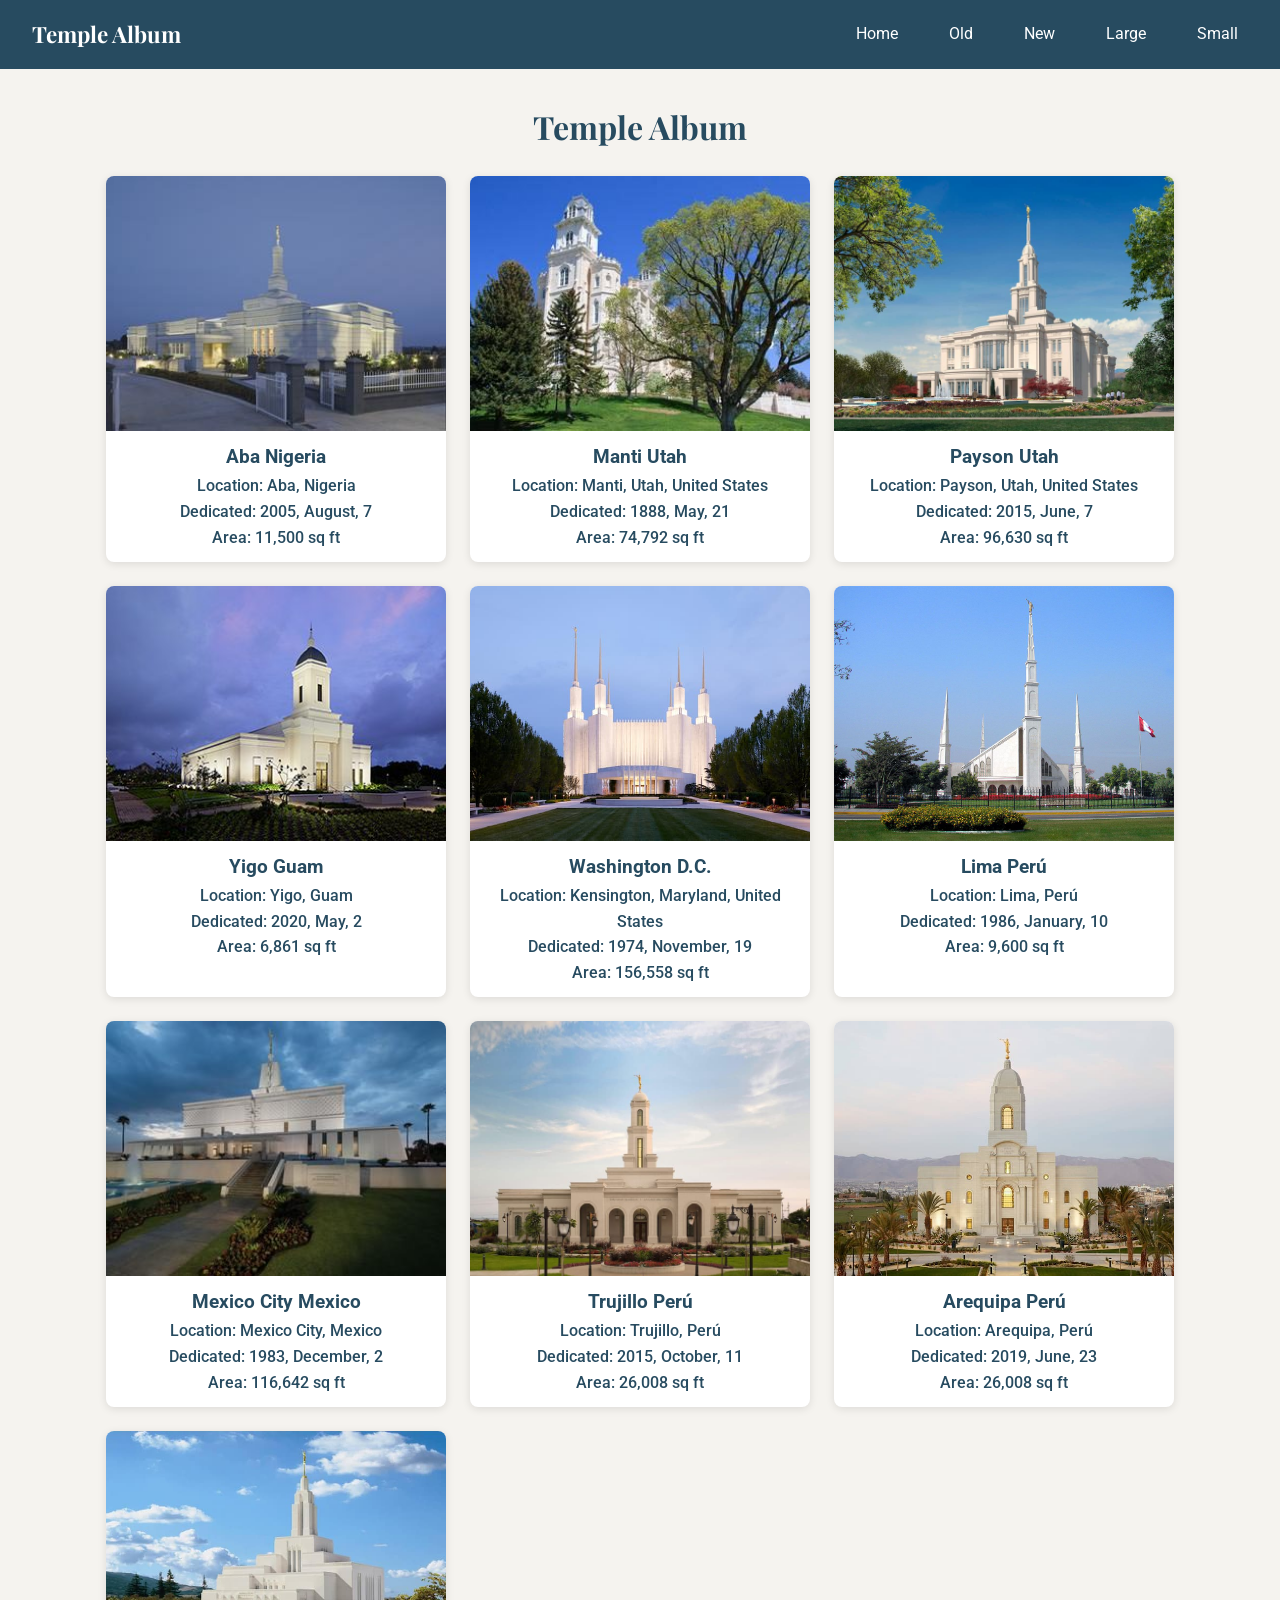
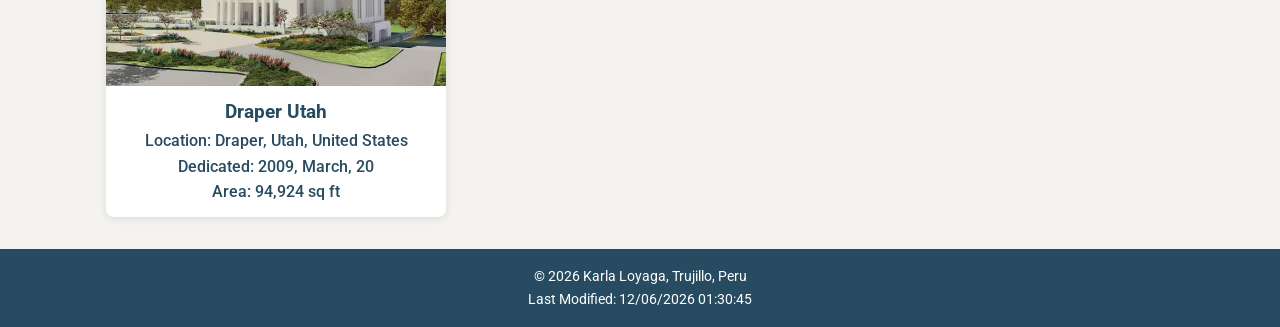
==== filtered-temples.html @ e6cf8b9c "Add W04 filtered temples page with dynamic JS" ====
<!DOCTYPE html>
<html lang="en">
<head>
    <meta charset="UTF-8">
    <meta name="viewport" content="width=device-width, initial-scale=1.0">
    <title>Temple Album – Karla Loyaga</title>
    <meta name="description" content="A responsive picture album of temple images for WDD 131, Karla Loyaga.">
    <meta name="author" content="Karla Loyaga">
    <link rel="preconnect" href="https://fonts.googleapis.com">
    <link rel="preconnect" href="https://fonts.gstatic.com" crossorigin>
    <link href="https://fonts.googleapis.com/css2?family=Playfair+Display:wght@700&family=Roboto:wght@400;500&display=swap" rel="stylesheet">
    <link rel="stylesheet" href="styles/filtered-temples.css">
    <link rel="stylesheet" href="styles/filtered-temples-large.css">
    <script src="scripts/filtered-temples.js" defer></script>
</head>
<body>
    <header>
        <h2 class="site-title">Temple Album</h2>
        <button id="menu-toggle" class="hamburger" aria-label="Toggle navigation menu" aria-expanded="false">
            <span id="hamburger-icon">☰</span>
        </button>
        <nav id="primary-nav">
            <a href="#" id="home">Home</a>
            <a href="#" id="old">Old</a>
            <a href="#" id="new">New</a>
            <a href="#" id="large">Large</a>
            <a href="#" id="small">Small</a>
        </nav>
    </header>

    <main>
        <h1>Temple Album</h1>
        <div class="gallery">
        </div>
    </main>

    <footer>
        <p>&copy; <span id="currentyear"></span> Karla Loyaga, Trujillo, Peru</p>
        <p id="lastModified"></p>
    </footer>
</body>
</html>
---- styles/filtered-temples.css ----
* {
    margin: 0;
    padding: 0;
    box-sizing: border-box;
}

body {
    font-family: 'Roboto', sans-serif;
    color: #2b2b2b;
    background-color: #f5f3ef;
    line-height: 1.6;
}

h1, h2, .site-title {
    font-family: 'Playfair Display', serif;
}

/* Header */
header {
    background-color: #274b60;
    color: #ffffff;
    padding: 1rem;
    position: relative;
}

.site-title {
    font-size: 1.4rem;
    text-align: center;
}

.hamburger {
    position: absolute;
    top: 1rem;
    right: 1rem;
    background: none;
    border: none;
    color: #ffffff;
    font-size: 1.8rem;
    cursor: pointer;
}

/* Navigation - hidden by default on mobile */
nav {
    display: none;
    flex-direction: column;
    margin-top: 1rem;
}

nav.nav-open {
    display: flex;
}

nav a {
    color: #ffffff;
    text-decoration: none;
    padding: 0.6rem 0;
    text-align: center;
    border-top: 1px solid rgba(255, 255, 255, 0.2);
    transition: color 0.3s ease, background-color 0.3s ease;
}

nav a:hover {
    color: #e0b354;
    background-color: rgba(255, 255, 255, 0.05);
}

/* Main content */
main {
    max-width: 1100px;
    margin: 2rem auto;
    padding: 0 1rem;
}

main h1 {
    text-align: center;
    color: #274b60;
    margin-bottom: 1.5rem;
}

/* Gallery - one column on mobile */
.gallery {
    display: grid;
    grid-template-columns: 1fr;
    gap: 1.5rem;
}

figure {
    margin: 0;
    background-color: #ffffff;
    border-radius: 8px;
    overflow: hidden;
    box-shadow: 0 2px 8px rgba(0, 0, 0, 0.1);
}

figure img {
    width: 100%;
    height: auto;
    aspect-ratio: 4 / 3;
    object-fit: cover;
    background-color: #1c2f3a;
    display: block;
}

figcaption {
    padding: 0.75rem;
    text-align: center;
    font-weight: 500;
    color: #274b60;
}

/* Footer */
footer {
    background-color: #274b60;
    color: #ffffff;
    text-align: center;
    padding: 1rem;
    margin-top: 2rem;
}

footer p {
    font-size: 0.9rem;
}
---- styles/filtered-temples-large.css ----
/* ============================
   LARGE SCREEN STYLES
   ============================ */
@media screen and (min-width: 700px) {
    header {
        display: flex;
        align-items: center;
        justify-content: space-between;
        padding: 1rem 2rem;
    }

    .site-title {
        text-align: left;
    }

    .hamburger {
        display: none;
    }

    nav {
        display: flex;
        flex-direction: row;
        justify-content: flex-end;
        gap: 2rem;
        margin-top: 0;
    }

    nav a {
        border-top: none;
        padding: 0.3rem 0.6rem;
        border-bottom: 2px solid transparent;
    }

    nav a:hover {
        border-bottom: 2px solid #e0b354;
        background-color: transparent;
    }

    .gallery {
        grid-template-columns: repeat(auto-fit, minmax(280px, 1fr));
    }
}
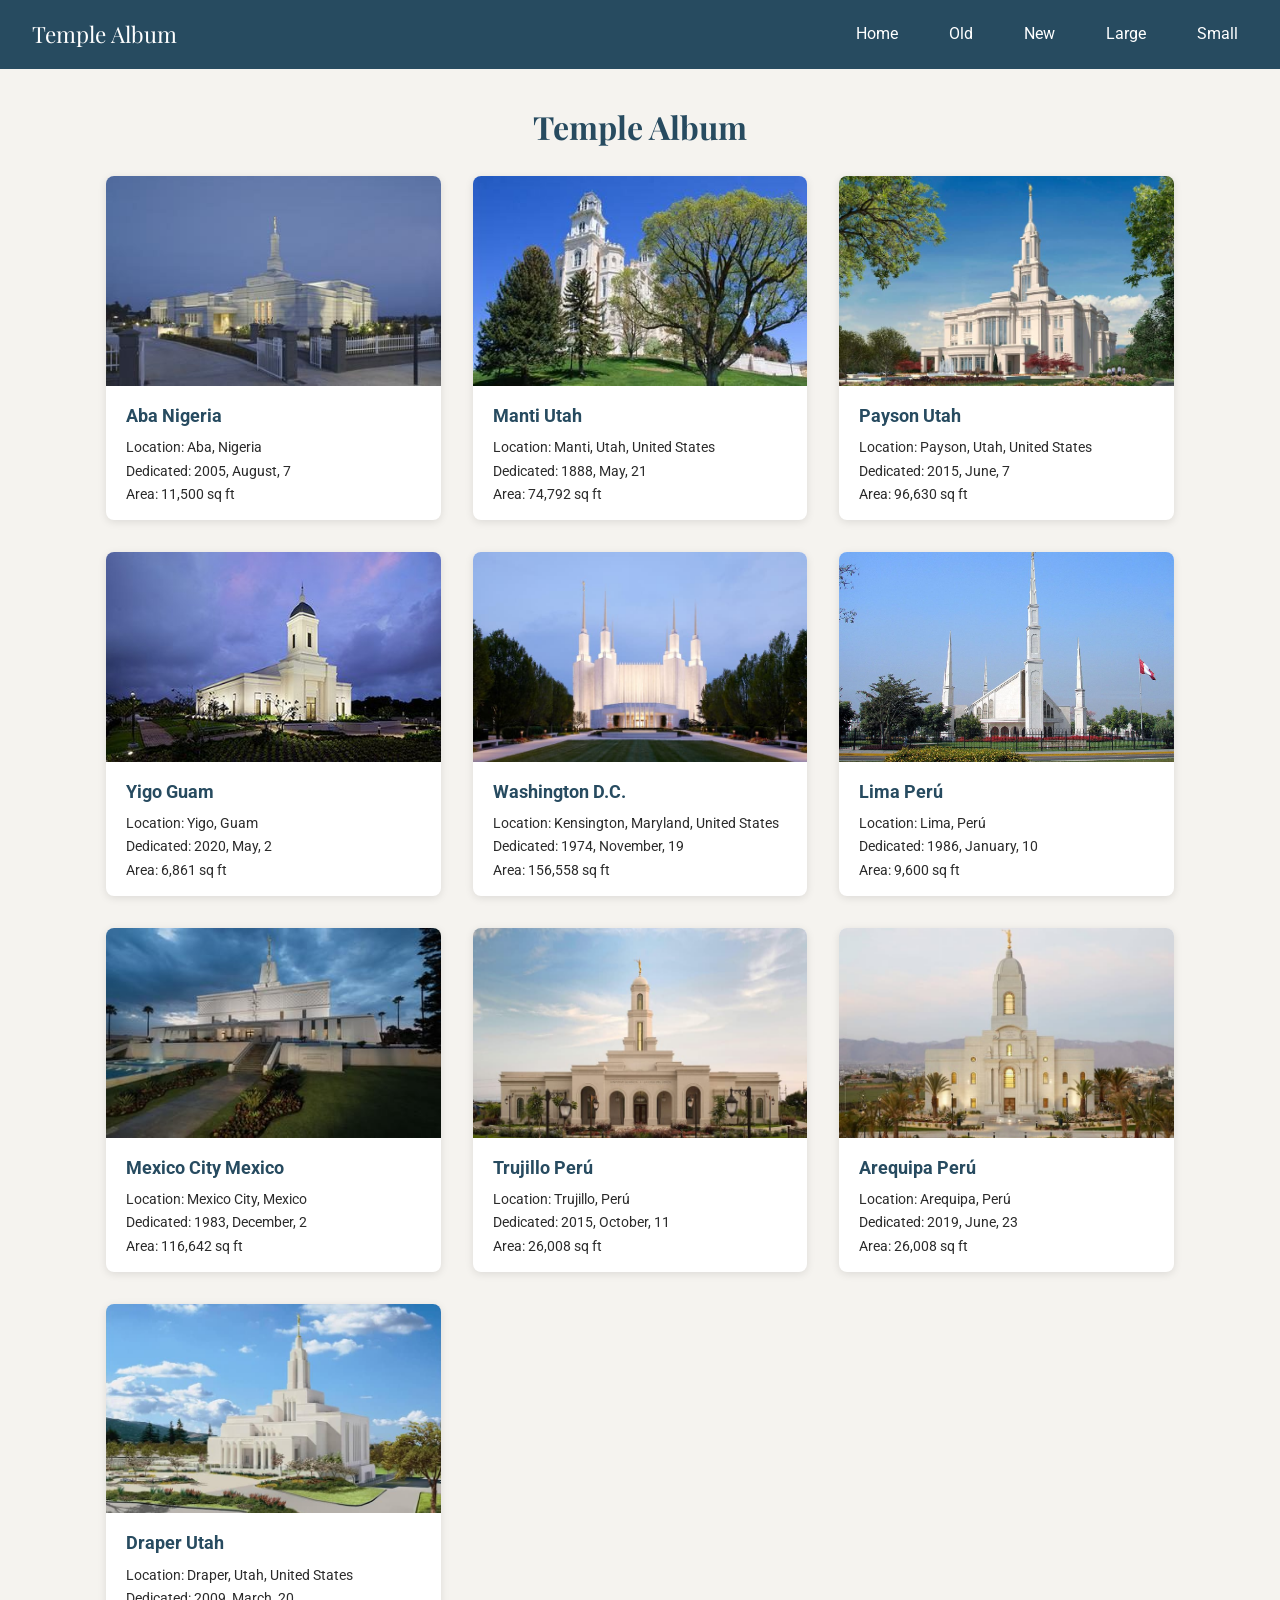
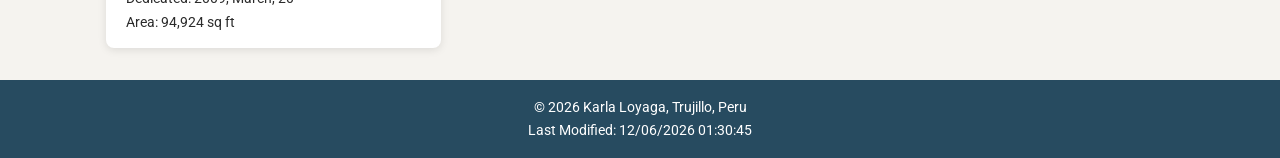
==== commit 7b113790: "Fix heading hierarchy for accessibility" ====
--- a/filtered-temples.html
+++ b/filtered-temples.html
@@ -15,7 +15,7 @@
 </head>
 <body>
     <header>
-        <h2 class="site-title">Temple Album</h2>
+        <p class="site-title">Temple Album</p>
         <button id="menu-toggle" class="hamburger" aria-label="Toggle navigation menu" aria-expanded="false">
             <span id="hamburger-icon">☰</span>
         </button>
--- a/styles/filtered-temples.css
+++ b/styles/filtered-temples.css
@@ -81,7 +81,8 @@
 .gallery {
     display: grid;
     grid-template-columns: 1fr;
-    gap: 1.5rem;
+    gap: 2rem;
+    align-items: start;
 }
 
 figure {
@@ -95,17 +96,32 @@
 figure img {
     width: 100%;
     height: auto;
-    aspect-ratio: 4 / 3;
+    aspect-ratio: 8 / 5;
     object-fit: cover;
     background-color: #1c2f3a;
     display: block;
 }
 
 figcaption {
-    padding: 0.75rem;
-    text-align: center;
-    font-weight: 500;
+    padding: 1rem 1.25rem;
+    text-align: left;
+}
+
+figcaption h3 {
     color: #274b60;
+    font-size: 1.1rem;
+    margin-bottom: 0.5rem;
+}
+
+figcaption p {
+    font-size: 0.85rem;
+    color: #2b2b2b;
+    margin-bottom: 0.3rem;
+    line-height: 1.4;
+}
+
+figcaption p:last-child {
+    margin-bottom: 0;
 }
 
 /* Footer */
--- a/styles/filtered-temples-large.css
+++ b/styles/filtered-temples-large.css
@@ -37,6 +37,6 @@
     }
 
     .gallery {
-        grid-template-columns: repeat(auto-fit, minmax(280px, 1fr));
+        grid-template-columns: repeat(3, 1fr);
     }
 }
